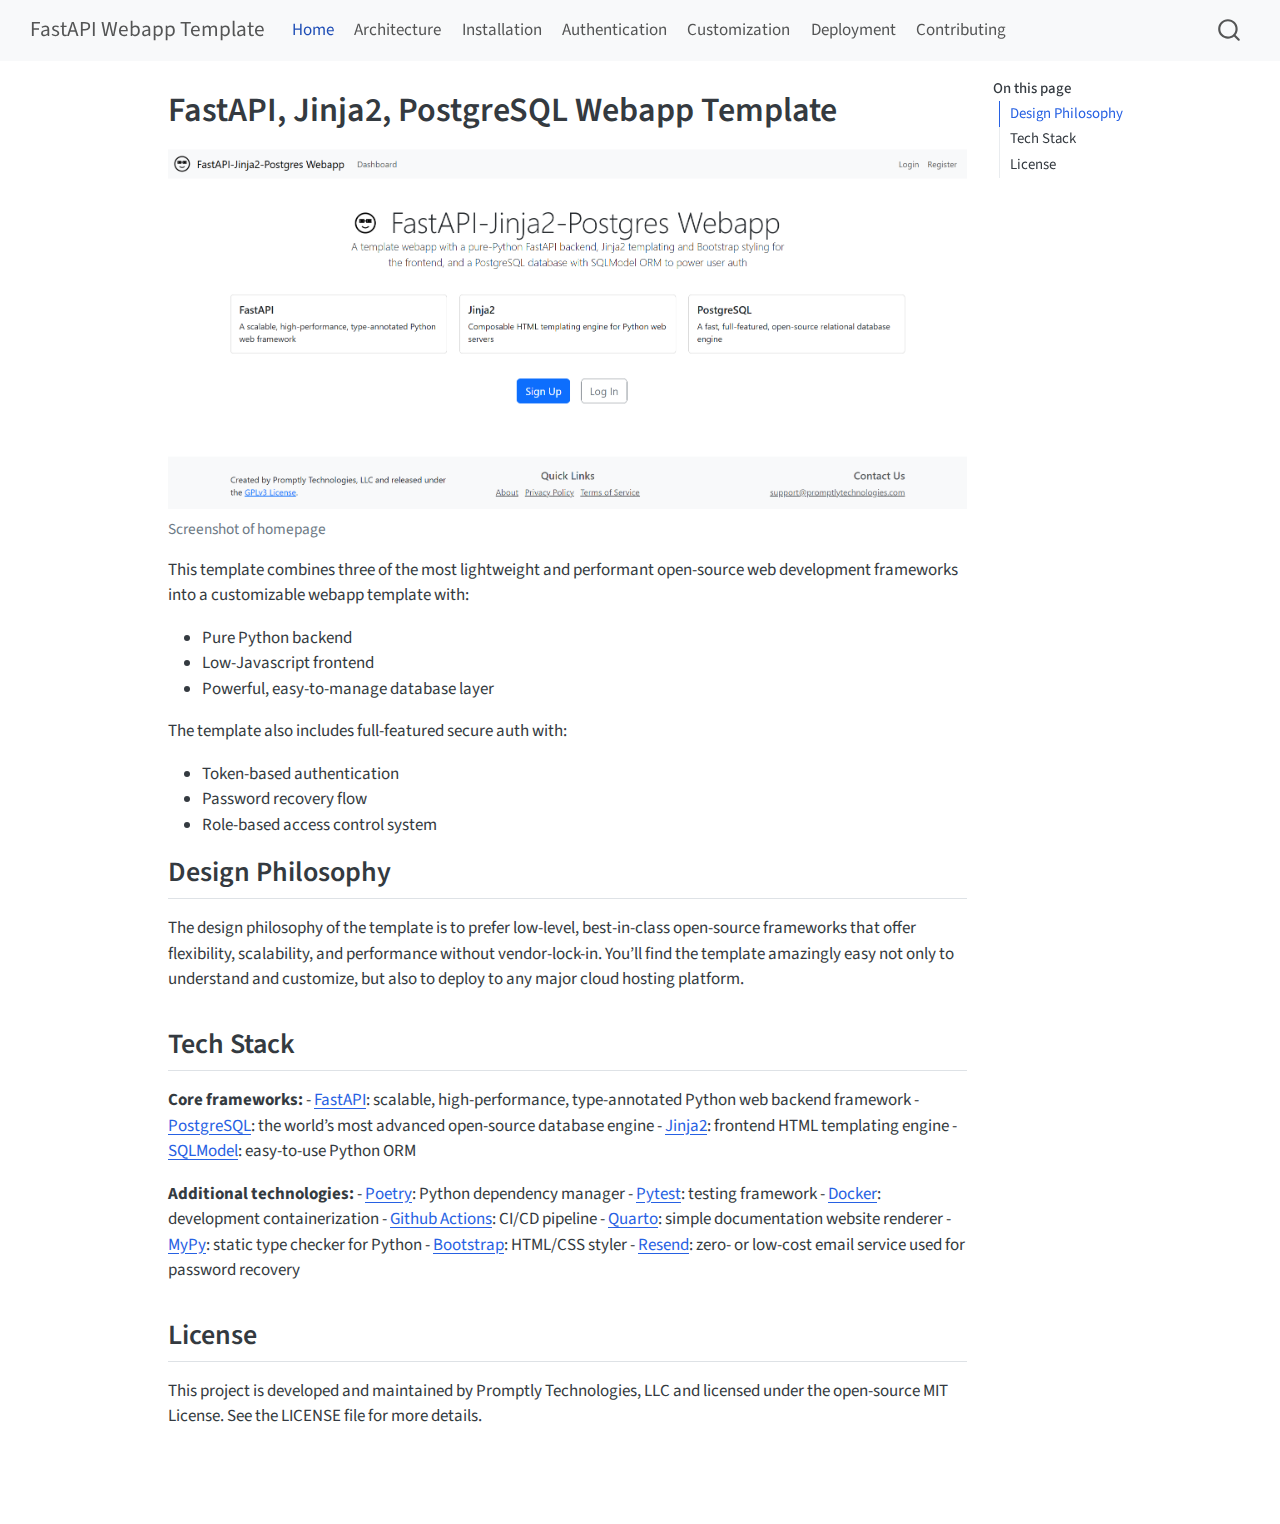
==== docs/index.html @ 4d55072a "Built site for gh-pages" ====
<!DOCTYPE html>
<html xmlns="http://www.w3.org/1999/xhtml" lang="en" xml:lang="en"><head>

<meta charset="utf-8">
<meta name="generator" content="quarto-1.5.57">

<meta name="viewport" content="width=device-width, initial-scale=1.0, user-scalable=yes">


<title>FastAPI, Jinja2, PostgreSQL Webapp Template – FastAPI Webapp Template</title>
<style>
code{white-space: pre-wrap;}
span.smallcaps{font-variant: small-caps;}
div.columns{display: flex; gap: min(4vw, 1.5em);}
div.column{flex: auto; overflow-x: auto;}
div.hanging-indent{margin-left: 1.5em; text-indent: -1.5em;}
ul.task-list{list-style: none;}
ul.task-list li input[type="checkbox"] {
  width: 0.8em;
  margin: 0 0.8em 0.2em -1em; /* quarto-specific, see https://github.com/quarto-dev/quarto-cli/issues/4556 */ 
  vertical-align: middle;
}
</style>


<script src="../site_libs/quarto-nav/quarto-nav.js"></script>
<script src="../site_libs/quarto-nav/headroom.min.js"></script>
<script src="../site_libs/clipboard/clipboard.min.js"></script>
<script src="../site_libs/quarto-search/autocomplete.umd.js"></script>
<script src="../site_libs/quarto-search/fuse.min.js"></script>
<script src="../site_libs/quarto-search/quarto-search.js"></script>
<meta name="quarto:offset" content="../">
<script src="../site_libs/quarto-html/quarto.js"></script>
<script src="../site_libs/quarto-html/popper.min.js"></script>
<script src="../site_libs/quarto-html/tippy.umd.min.js"></script>
<script src="../site_libs/quarto-html/anchor.min.js"></script>
<link href="../site_libs/quarto-html/tippy.css" rel="stylesheet">
<link href="../site_libs/quarto-html/quarto-syntax-highlighting.css" rel="stylesheet" id="quarto-text-highlighting-styles">
<script src="../site_libs/bootstrap/bootstrap.min.js"></script>
<link href="../site_libs/bootstrap/bootstrap-icons.css" rel="stylesheet">
<link href="../site_libs/bootstrap/bootstrap.min.css" rel="stylesheet" id="quarto-bootstrap" data-mode="light">
<script id="quarto-search-options" type="application/json">{
  "location": "navbar",
  "copy-button": false,
  "collapse-after": 3,
  "panel-placement": "end",
  "type": "overlay",
  "limit": 50,
  "keyboard-shortcut": [
    "f",
    "/",
    "s"
  ],
  "show-item-context": false,
  "language": {
    "search-no-results-text": "No results",
    "search-matching-documents-text": "matching documents",
    "search-copy-link-title": "Copy link to search",
    "search-hide-matches-text": "Hide additional matches",
    "search-more-match-text": "more match in this document",
    "search-more-matches-text": "more matches in this document",
    "search-clear-button-title": "Clear",
    "search-text-placeholder": "",
    "search-detached-cancel-button-title": "Cancel",
    "search-submit-button-title": "Submit",
    "search-label": "Search"
  }
}</script>


<link rel="stylesheet" href="../docs/static/styles.css">
</head>

<body class="nav-fixed">

<div id="quarto-search-results"></div>
  <header id="quarto-header" class="headroom fixed-top">
    <nav class="navbar navbar-expand-lg " data-bs-theme="dark">
      <div class="navbar-container container-fluid">
      <div class="navbar-brand-container mx-auto">
    <a class="navbar-brand" href="../index.html">
    <span class="navbar-title">FastAPI Webapp Template</span>
    </a>
  </div>
            <div id="quarto-search" class="" title="Search"></div>
          <button class="navbar-toggler" type="button" data-bs-toggle="collapse" data-bs-target="#navbarCollapse" aria-controls="navbarCollapse" role="menu" aria-expanded="false" aria-label="Toggle navigation" onclick="if (window.quartoToggleHeadroom) { window.quartoToggleHeadroom(); }">
  <span class="navbar-toggler-icon"></span>
</button>
          <div class="collapse navbar-collapse" id="navbarCollapse">
            <ul class="navbar-nav navbar-nav-scroll me-auto">
  <li class="nav-item">
    <a class="nav-link active" href="../docs/index.html" aria-current="page"> 
<span class="menu-text">Home</span></a>
  </li>  
  <li class="nav-item">
    <a class="nav-link" href="../docs/architecture.html"> 
<span class="menu-text">Architecture</span></a>
  </li>  
  <li class="nav-item">
    <a class="nav-link" href="../docs/installation.html"> 
<span class="menu-text">Installation</span></a>
  </li>  
  <li class="nav-item">
    <a class="nav-link" href="../docs/authentication.html"> 
<span class="menu-text">Authentication</span></a>
  </li>  
  <li class="nav-item">
    <a class="nav-link" href="../docs/customization.html"> 
<span class="menu-text">Customization</span></a>
  </li>  
  <li class="nav-item">
    <a class="nav-link" href="../docs/deployment.html"> 
<span class="menu-text">Deployment</span></a>
  </li>  
  <li class="nav-item">
    <a class="nav-link" href="../docs/contributing.html"> 
<span class="menu-text">Contributing</span></a>
  </li>  
</ul>
          </div> <!-- /navcollapse -->
            <div class="quarto-navbar-tools">
</div>
      </div> <!-- /container-fluid -->
    </nav>
</header>
<!-- content -->
<div id="quarto-content" class="quarto-container page-columns page-rows-contents page-layout-article page-navbar">
<!-- sidebar -->
<!-- margin-sidebar -->
    <div id="quarto-margin-sidebar" class="sidebar margin-sidebar">
        <nav id="TOC" role="doc-toc" class="toc-active">
    <h2 id="toc-title">On this page</h2>
   
  <ul>
  <li><a href="#design-philosophy" id="toc-design-philosophy" class="nav-link active" data-scroll-target="#design-philosophy">Design Philosophy</a></li>
  <li><a href="#tech-stack" id="toc-tech-stack" class="nav-link" data-scroll-target="#tech-stack">Tech Stack</a></li>
  <li><a href="#license" id="toc-license" class="nav-link" data-scroll-target="#license">License</a></li>
  </ul>
</nav>
    </div>
<!-- main -->
<main class="content" id="quarto-document-content">

<header id="title-block-header" class="quarto-title-block default">
<div class="quarto-title">
<h1 class="title">FastAPI, Jinja2, PostgreSQL Webapp Template</h1>
</div>



<div class="quarto-title-meta">

    
  
    
  </div>
  


</header>


<div class="quarto-figure quarto-figure-center">
<figure class="figure">
<p><img src="static/Screenshot.png" class="img-fluid figure-img"></p>
<figcaption>Screenshot of homepage</figcaption>
</figure>
</div>
<p>This template combines three of the most lightweight and performant open-source web development frameworks into a customizable webapp template with:</p>
<ul>
<li>Pure Python backend</li>
<li>Low-Javascript frontend</li>
<li>Powerful, easy-to-manage database layer</li>
</ul>
<p>The template also includes full-featured secure auth with:</p>
<ul>
<li>Token-based authentication</li>
<li>Password recovery flow</li>
<li>Role-based access control system</li>
</ul>
<section id="design-philosophy" class="level2">
<h2 class="anchored" data-anchor-id="design-philosophy">Design Philosophy</h2>
<p>The design philosophy of the template is to prefer low-level, best-in-class open-source frameworks that offer flexibility, scalability, and performance without vendor-lock-in. You’ll find the template amazingly easy not only to understand and customize, but also to deploy to any major cloud hosting platform.</p>
</section>
<section id="tech-stack" class="level2">
<h2 class="anchored" data-anchor-id="tech-stack">Tech Stack</h2>
<p><strong>Core frameworks:</strong> - <a href="https://fastapi.tiangolo.com/">FastAPI</a>: scalable, high-performance, type-annotated Python web backend framework - <a href="https://www.postgresql.org/">PostgreSQL</a>: the world’s most advanced open-source database engine - <a href="https://jinja.palletsprojects.com/en/3.1.x/">Jinja2</a>: frontend HTML templating engine - <a href="https://sqlmodel.tiangolo.com/">SQLModel</a>: easy-to-use Python ORM</p>
<p><strong>Additional technologies:</strong> - <a href="https://python-poetry.org/">Poetry</a>: Python dependency manager - <a href="https://docs.pytest.org/en/7.4.x/">Pytest</a>: testing framework - <a href="https://www.docker.com/">Docker</a>: development containerization - <a href="https://docs.github.com/en/actions">Github Actions</a>: CI/CD pipeline - <a href="https://quarto.org/docs/">Quarto</a>: simple documentation website renderer - <a href="https://mypy.readthedocs.io/en/stable/">MyPy</a>: static type checker for Python - <a href="https://getbootstrap.com/">Bootstrap</a>: HTML/CSS styler - <a href="https://resend.com/">Resend</a>: zero- or low-cost email service used for password recovery</p>
</section>
<section id="license" class="level2">
<h2 class="anchored" data-anchor-id="license">License</h2>
<p>This project is developed and maintained by Promptly Technologies, LLC and licensed under the open-source MIT License. See the LICENSE file for more details.</p>


</section>

</main> <!-- /main -->
<script id="quarto-html-after-body" type="application/javascript">
window.document.addEventListener("DOMContentLoaded", function (event) {
  const toggleBodyColorMode = (bsSheetEl) => {
    const mode = bsSheetEl.getAttribute("data-mode");
    const bodyEl = window.document.querySelector("body");
    if (mode === "dark") {
      bodyEl.classList.add("quarto-dark");
      bodyEl.classList.remove("quarto-light");
    } else {
      bodyEl.classList.add("quarto-light");
      bodyEl.classList.remove("quarto-dark");
    }
  }
  const toggleBodyColorPrimary = () => {
    const bsSheetEl = window.document.querySelector("link#quarto-bootstrap");
    if (bsSheetEl) {
      toggleBodyColorMode(bsSheetEl);
    }
  }
  toggleBodyColorPrimary();  
  const icon = "";
  const anchorJS = new window.AnchorJS();
  anchorJS.options = {
    placement: 'right',
    icon: icon
  };
  anchorJS.add('.anchored');
  const isCodeAnnotation = (el) => {
    for (const clz of el.classList) {
      if (clz.startsWith('code-annotation-')) {                     
        return true;
      }
    }
    return false;
  }
  const onCopySuccess = function(e) {
    // button target
    const button = e.trigger;
    // don't keep focus
    button.blur();
    // flash "checked"
    button.classList.add('code-copy-button-checked');
    var currentTitle = button.getAttribute("title");
    button.setAttribute("title", "Copied!");
    let tooltip;
    if (window.bootstrap) {
      button.setAttribute("data-bs-toggle", "tooltip");
      button.setAttribute("data-bs-placement", "left");
      button.setAttribute("data-bs-title", "Copied!");
      tooltip = new bootstrap.Tooltip(button, 
        { trigger: "manual", 
          customClass: "code-copy-button-tooltip",
          offset: [0, -8]});
      tooltip.show();    
    }
    setTimeout(function() {
      if (tooltip) {
        tooltip.hide();
        button.removeAttribute("data-bs-title");
        button.removeAttribute("data-bs-toggle");
        button.removeAttribute("data-bs-placement");
      }
      button.setAttribute("title", currentTitle);
      button.classList.remove('code-copy-button-checked');
    }, 1000);
    // clear code selection
    e.clearSelection();
  }
  const getTextToCopy = function(trigger) {
      const codeEl = trigger.previousElementSibling.cloneNode(true);
      for (const childEl of codeEl.children) {
        if (isCodeAnnotation(childEl)) {
          childEl.remove();
        }
      }
      return codeEl.innerText;
  }
  const clipboard = new window.ClipboardJS('.code-copy-button:not([data-in-quarto-modal])', {
    text: getTextToCopy
  });
  clipboard.on('success', onCopySuccess);
  if (window.document.getElementById('quarto-embedded-source-code-modal')) {
    // For code content inside modals, clipBoardJS needs to be initialized with a container option
    // TODO: Check when it could be a function (https://github.com/zenorocha/clipboard.js/issues/860)
    const clipboardModal = new window.ClipboardJS('.code-copy-button[data-in-quarto-modal]', {
      text: getTextToCopy,
      container: window.document.getElementById('quarto-embedded-source-code-modal')
    });
    clipboardModal.on('success', onCopySuccess);
  }
    var localhostRegex = new RegExp(/^(?:http|https):\/\/localhost\:?[0-9]*\//);
    var mailtoRegex = new RegExp(/^mailto:/);
      var filterRegex = new RegExp('/' + window.location.host + '/');
    var isInternal = (href) => {
        return filterRegex.test(href) || localhostRegex.test(href) || mailtoRegex.test(href);
    }
    // Inspect non-navigation links and adorn them if external
 	var links = window.document.querySelectorAll('a[href]:not(.nav-link):not(.navbar-brand):not(.toc-action):not(.sidebar-link):not(.sidebar-item-toggle):not(.pagination-link):not(.no-external):not([aria-hidden]):not(.dropdown-item):not(.quarto-navigation-tool):not(.about-link)');
    for (var i=0; i<links.length; i++) {
      const link = links[i];
      if (!isInternal(link.href)) {
        // undo the damage that might have been done by quarto-nav.js in the case of
        // links that we want to consider external
        if (link.dataset.originalHref !== undefined) {
          link.href = link.dataset.originalHref;
        }
      }
    }
  function tippyHover(el, contentFn, onTriggerFn, onUntriggerFn) {
    const config = {
      allowHTML: true,
      maxWidth: 500,
      delay: 100,
      arrow: false,
      appendTo: function(el) {
          return el.parentElement;
      },
      interactive: true,
      interactiveBorder: 10,
      theme: 'quarto',
      placement: 'bottom-start',
    };
    if (contentFn) {
      config.content = contentFn;
    }
    if (onTriggerFn) {
      config.onTrigger = onTriggerFn;
    }
    if (onUntriggerFn) {
      config.onUntrigger = onUntriggerFn;
    }
    window.tippy(el, config); 
  }
  const noterefs = window.document.querySelectorAll('a[role="doc-noteref"]');
  for (var i=0; i<noterefs.length; i++) {
    const ref = noterefs[i];
    tippyHover(ref, function() {
      // use id or data attribute instead here
      let href = ref.getAttribute('data-footnote-href') || ref.getAttribute('href');
      try { href = new URL(href).hash; } catch {}
      const id = href.replace(/^#\/?/, "");
      const note = window.document.getElementById(id);
      if (note) {
        return note.innerHTML;
      } else {
        return "";
      }
    });
  }
  const xrefs = window.document.querySelectorAll('a.quarto-xref');
  const processXRef = (id, note) => {
    // Strip column container classes
    const stripColumnClz = (el) => {
      el.classList.remove("page-full", "page-columns");
      if (el.children) {
        for (const child of el.children) {
          stripColumnClz(child);
        }
      }
    }
    stripColumnClz(note)
    if (id === null || id.startsWith('sec-')) {
      // Special case sections, only their first couple elements
      const container = document.createElement("div");
      if (note.children && note.children.length > 2) {
        container.appendChild(note.children[0].cloneNode(true));
        for (let i = 1; i < note.children.length; i++) {
          const child = note.children[i];
          if (child.tagName === "P" && child.innerText === "") {
            continue;
          } else {
            container.appendChild(child.cloneNode(true));
            break;
          }
        }
        if (window.Quarto?.typesetMath) {
          window.Quarto.typesetMath(container);
        }
        return container.innerHTML
      } else {
        if (window.Quarto?.typesetMath) {
          window.Quarto.typesetMath(note);
        }
        return note.innerHTML;
      }
    } else {
      // Remove any anchor links if they are present
      const anchorLink = note.querySelector('a.anchorjs-link');
      if (anchorLink) {
        anchorLink.remove();
      }
      if (window.Quarto?.typesetMath) {
        window.Quarto.typesetMath(note);
      }
      // TODO in 1.5, we should make sure this works without a callout special case
      if (note.classList.contains("callout")) {
        return note.outerHTML;
      } else {
        return note.innerHTML;
      }
    }
  }
  for (var i=0; i<xrefs.length; i++) {
    const xref = xrefs[i];
    tippyHover(xref, undefined, function(instance) {
      instance.disable();
      let url = xref.getAttribute('href');
      let hash = undefined; 
      if (url.startsWith('#')) {
        hash = url;
      } else {
        try { hash = new URL(url).hash; } catch {}
      }
      if (hash) {
        const id = hash.replace(/^#\/?/, "");
        const note = window.document.getElementById(id);
        if (note !== null) {
          try {
            const html = processXRef(id, note.cloneNode(true));
            instance.setContent(html);
          } finally {
            instance.enable();
            instance.show();
          }
        } else {
          // See if we can fetch this
          fetch(url.split('#')[0])
          .then(res => res.text())
          .then(html => {
            const parser = new DOMParser();
            const htmlDoc = parser.parseFromString(html, "text/html");
            const note = htmlDoc.getElementById(id);
            if (note !== null) {
              const html = processXRef(id, note);
              instance.setContent(html);
            } 
          }).finally(() => {
            instance.enable();
            instance.show();
          });
        }
      } else {
        // See if we can fetch a full url (with no hash to target)
        // This is a special case and we should probably do some content thinning / targeting
        fetch(url)
        .then(res => res.text())
        .then(html => {
          const parser = new DOMParser();
          const htmlDoc = parser.parseFromString(html, "text/html");
          const note = htmlDoc.querySelector('main.content');
          if (note !== null) {
            // This should only happen for chapter cross references
            // (since there is no id in the URL)
            // remove the first header
            if (note.children.length > 0 && note.children[0].tagName === "HEADER") {
              note.children[0].remove();
            }
            const html = processXRef(null, note);
            instance.setContent(html);
          } 
        }).finally(() => {
          instance.enable();
          instance.show();
        });
      }
    }, function(instance) {
    });
  }
      let selectedAnnoteEl;
      const selectorForAnnotation = ( cell, annotation) => {
        let cellAttr = 'data-code-cell="' + cell + '"';
        let lineAttr = 'data-code-annotation="' +  annotation + '"';
        const selector = 'span[' + cellAttr + '][' + lineAttr + ']';
        return selector;
      }
      const selectCodeLines = (annoteEl) => {
        const doc = window.document;
        const targetCell = annoteEl.getAttribute("data-target-cell");
        const targetAnnotation = annoteEl.getAttribute("data-target-annotation");
        const annoteSpan = window.document.querySelector(selectorForAnnotation(targetCell, targetAnnotation));
        const lines = annoteSpan.getAttribute("data-code-lines").split(",");
        const lineIds = lines.map((line) => {
          return targetCell + "-" + line;
        })
        let top = null;
        let height = null;
        let parent = null;
        if (lineIds.length > 0) {
            //compute the position of the single el (top and bottom and make a div)
            const el = window.document.getElementById(lineIds[0]);
            top = el.offsetTop;
            height = el.offsetHeight;
            parent = el.parentElement.parentElement;
          if (lineIds.length > 1) {
            const lastEl = window.document.getElementById(lineIds[lineIds.length - 1]);
            const bottom = lastEl.offsetTop + lastEl.offsetHeight;
            height = bottom - top;
          }
          if (top !== null && height !== null && parent !== null) {
            // cook up a div (if necessary) and position it 
            let div = window.document.getElementById("code-annotation-line-highlight");
            if (div === null) {
              div = window.document.createElement("div");
              div.setAttribute("id", "code-annotation-line-highlight");
              div.style.position = 'absolute';
              parent.appendChild(div);
            }
            div.style.top = top - 2 + "px";
            div.style.height = height + 4 + "px";
            div.style.left = 0;
            let gutterDiv = window.document.getElementById("code-annotation-line-highlight-gutter");
            if (gutterDiv === null) {
              gutterDiv = window.document.createElement("div");
              gutterDiv.setAttribute("id", "code-annotation-line-highlight-gutter");
              gutterDiv.style.position = 'absolute';
              const codeCell = window.document.getElementById(targetCell);
              const gutter = codeCell.querySelector('.code-annotation-gutter');
              gutter.appendChild(gutterDiv);
            }
            gutterDiv.style.top = top - 2 + "px";
            gutterDiv.style.height = height + 4 + "px";
          }
          selectedAnnoteEl = annoteEl;
        }
      };
      const unselectCodeLines = () => {
        const elementsIds = ["code-annotation-line-highlight", "code-annotation-line-highlight-gutter"];
        elementsIds.forEach((elId) => {
          const div = window.document.getElementById(elId);
          if (div) {
            div.remove();
          }
        });
        selectedAnnoteEl = undefined;
      };
        // Handle positioning of the toggle
    window.addEventListener(
      "resize",
      throttle(() => {
        elRect = undefined;
        if (selectedAnnoteEl) {
          selectCodeLines(selectedAnnoteEl);
        }
      }, 10)
    );
    function throttle(fn, ms) {
    let throttle = false;
    let timer;
      return (...args) => {
        if(!throttle) { // first call gets through
            fn.apply(this, args);
            throttle = true;
        } else { // all the others get throttled
            if(timer) clearTimeout(timer); // cancel #2
            timer = setTimeout(() => {
              fn.apply(this, args);
              timer = throttle = false;
            }, ms);
        }
      };
    }
      // Attach click handler to the DT
      const annoteDls = window.document.querySelectorAll('dt[data-target-cell]');
      for (const annoteDlNode of annoteDls) {
        annoteDlNode.addEventListener('click', (event) => {
          const clickedEl = event.target;
          if (clickedEl !== selectedAnnoteEl) {
            unselectCodeLines();
            const activeEl = window.document.querySelector('dt[data-target-cell].code-annotation-active');
            if (activeEl) {
              activeEl.classList.remove('code-annotation-active');
            }
            selectCodeLines(clickedEl);
            clickedEl.classList.add('code-annotation-active');
          } else {
            // Unselect the line
            unselectCodeLines();
            clickedEl.classList.remove('code-annotation-active');
          }
        });
      }
  const findCites = (el) => {
    const parentEl = el.parentElement;
    if (parentEl) {
      const cites = parentEl.dataset.cites;
      if (cites) {
        return {
          el,
          cites: cites.split(' ')
        };
      } else {
        return findCites(el.parentElement)
      }
    } else {
      return undefined;
    }
  };
  var bibliorefs = window.document.querySelectorAll('a[role="doc-biblioref"]');
  for (var i=0; i<bibliorefs.length; i++) {
    const ref = bibliorefs[i];
    const citeInfo = findCites(ref);
    if (citeInfo) {
      tippyHover(citeInfo.el, function() {
        var popup = window.document.createElement('div');
        citeInfo.cites.forEach(function(cite) {
          var citeDiv = window.document.createElement('div');
          citeDiv.classList.add('hanging-indent');
          citeDiv.classList.add('csl-entry');
          var biblioDiv = window.document.getElementById('ref-' + cite);
          if (biblioDiv) {
            citeDiv.innerHTML = biblioDiv.innerHTML;
          }
          popup.appendChild(citeDiv);
        });
        return popup.innerHTML;
      });
    }
  }
});
</script>
</div> <!-- /content -->




</body></html>
---- site_libs/quarto-html/tippy.css ----
.tippy-box[data-animation=fade][data-state=hidden]{opacity:0}[data-tippy-root]{max-width:calc(100vw - 10px)}.tippy-box{position:relative;background-color:#333;color:#fff;border-radius:4px;font-size:14px;line-height:1.4;white-space:normal;outline:0;transition-property:transform,visibility,opacity}.tippy-box[data-placement^=top]>.tippy-arrow{bottom:0}.tippy-box[data-placement^=top]>.tippy-arrow:before{bottom:-7px;left:0;border-width:8px 8px 0;border-top-color:initial;transform-origin:center top}.tippy-box[data-placement^=bottom]>.tippy-arrow{top:0}.tippy-box[data-placement^=bottom]>.tippy-arrow:before{top:-7px;left:0;border-width:0 8px 8px;border-bottom-color:initial;transform-origin:center bottom}.tippy-box[data-placement^=left]>.tippy-arrow{right:0}.tippy-box[data-placement^=left]>.tippy-arrow:before{border-width:8px 0 8px 8px;border-left-color:initial;right:-7px;transform-origin:center left}.tippy-box[data-placement^=right]>.tippy-arrow{left:0}.tippy-box[data-placement^=right]>.tippy-arrow:before{left:-7px;border-width:8px 8px 8px 0;border-right-color:initial;transform-origin:center right}.tippy-box[data-inertia][data-state=visible]{transition-timing-function:cubic-bezier(.54,1.5,.38,1.11)}.tippy-arrow{width:16px;height:16px;color:#333}.tippy-arrow:before{content:"";position:absolute;border-color:transparent;border-style:solid}.tippy-content{position:relative;padding:5px 9px;z-index:1}
---- site_libs/quarto-html/quarto-syntax-highlighting.css ----
/* quarto syntax highlight colors */
:root {
  --quarto-hl-ot-color: #003B4F;
  --quarto-hl-at-color: #657422;
  --quarto-hl-ss-color: #20794D;
  --quarto-hl-an-color: #5E5E5E;
  --quarto-hl-fu-color: #4758AB;
  --quarto-hl-st-color: #20794D;
  --quarto-hl-cf-color: #003B4F;
  --quarto-hl-op-color: #5E5E5E;
  --quarto-hl-er-color: #AD0000;
  --quarto-hl-bn-color: #AD0000;
  --quarto-hl-al-color: #AD0000;
  --quarto-hl-va-color: #111111;
  --quarto-hl-bu-color: inherit;
  --quarto-hl-ex-color: inherit;
  --quarto-hl-pp-color: #AD0000;
  --quarto-hl-in-color: #5E5E5E;
  --quarto-hl-vs-color: #20794D;
  --quarto-hl-wa-color: #5E5E5E;
  --quarto-hl-do-color: #5E5E5E;
  --quarto-hl-im-color: #00769E;
  --quarto-hl-ch-color: #20794D;
  --quarto-hl-dt-color: #AD0000;
  --quarto-hl-fl-color: #AD0000;
  --quarto-hl-co-color: #5E5E5E;
  --quarto-hl-cv-color: #5E5E5E;
  --quarto-hl-cn-color: #8f5902;
  --quarto-hl-sc-color: #5E5E5E;
  --quarto-hl-dv-color: #AD0000;
  --quarto-hl-kw-color: #003B4F;
}

/* other quarto variables */
:root {
  --quarto-font-monospace: SFMono-Regular, Menlo, Monaco, Consolas, "Liberation Mono", "Courier New", monospace;
}

pre > code.sourceCode > span {
  color: #003B4F;
}

code span {
  color: #003B4F;
}

code.sourceCode > span {
  color: #003B4F;
}

div.sourceCode,
div.sourceCode pre.sourceCode {
  color: #003B4F;
}

code span.ot {
  color: #003B4F;
  font-style: inherit;
}

code span.at {
  color: #657422;
  font-style: inherit;
}

code span.ss {
  color: #20794D;
  font-style: inherit;
}

code span.an {
  color: #5E5E5E;
  font-style: inherit;
}

code span.fu {
  color: #4758AB;
  font-style: inherit;
}

code span.st {
  color: #20794D;
  font-style: inherit;
}

code span.cf {
  color: #003B4F;
  font-weight: bold;
  font-style: inherit;
}

code span.op {
  color: #5E5E5E;
  font-style: inherit;
}

code span.er {
  color: #AD0000;
  font-style: inherit;
}

code span.bn {
  color: #AD0000;
  font-style: inherit;
}

code span.al {
  color: #AD0000;
  font-style: inherit;
}

code span.va {
  color: #111111;
  font-style: inherit;
}

code span.bu {
  font-style: inherit;
}

code span.ex {
  font-style: inherit;
}

code span.pp {
  color: #AD0000;
  font-style: inherit;
}

code span.in {
  color: #5E5E5E;
  font-style: inherit;
}

code span.vs {
  color: #20794D;
  font-style: inherit;
}

code span.wa {
  color: #5E5E5E;
  font-style: italic;
}

code span.do {
  color: #5E5E5E;
  font-style: italic;
}

code span.im {
  color: #00769E;
  font-style: inherit;
}

code span.ch {
  color: #20794D;
  font-style: inherit;
}

code span.dt {
  color: #AD0000;
  font-style: inherit;
}

code span.fl {
  color: #AD0000;
  font-style: inherit;
}

code span.co {
  color: #5E5E5E;
  font-style: inherit;
}

code span.cv {
  color: #5E5E5E;
  font-style: italic;
}

code span.cn {
  color: #8f5902;
  font-style: inherit;
}

code span.sc {
  color: #5E5E5E;
  font-style: inherit;
}

code span.dv {
  color: #AD0000;
  font-style: inherit;
}

code span.kw {
  color: #003B4F;
  font-weight: bold;
  font-style: inherit;
}

.prevent-inlining {
  content: "</";
}

/*# sourceMappingURL=debc5d5d77c3f9108843748ff7464032.css.map */
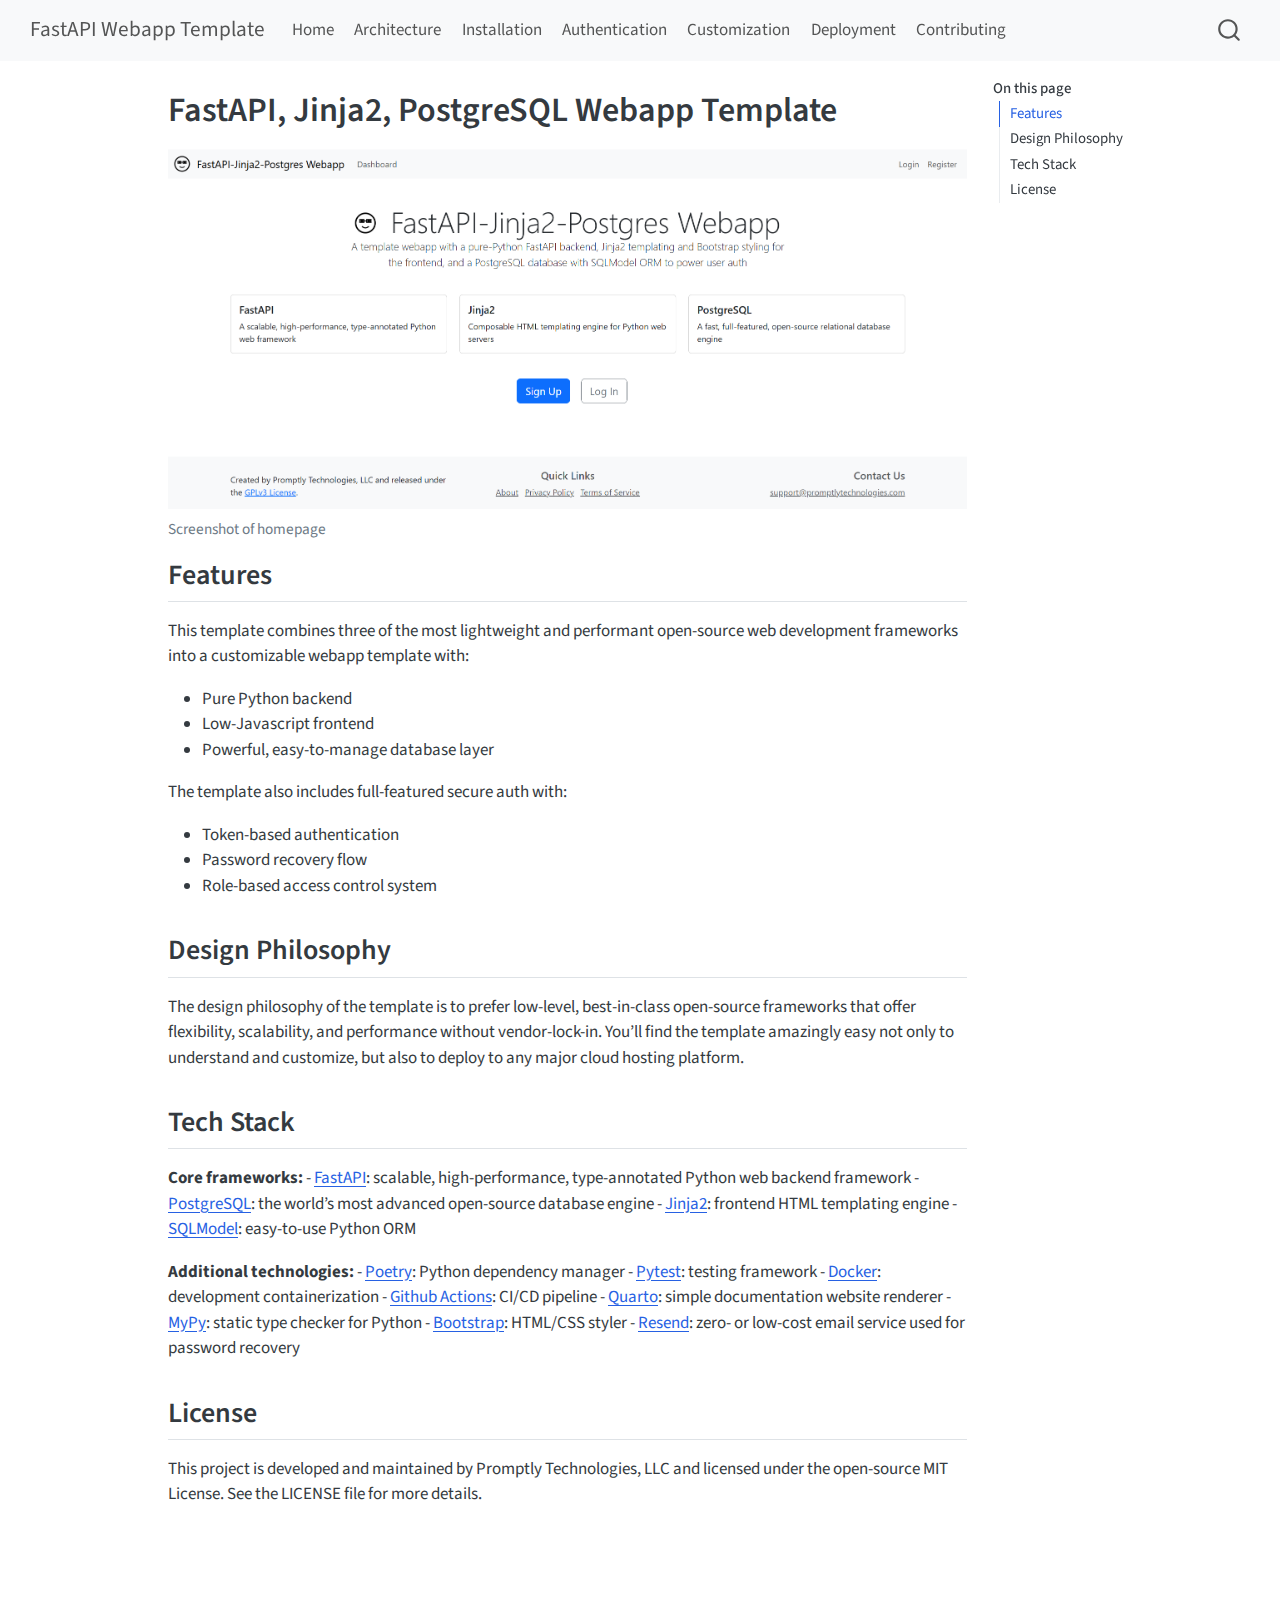
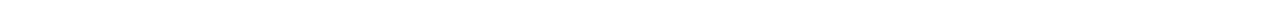
==== commit 43956fa5: "Built site for gh-pages" ====
--- a/docs/index.html
+++ b/docs/index.html
@@ -89,7 +89,7 @@
           <div class="collapse navbar-collapse" id="navbarCollapse">
             <ul class="navbar-nav navbar-nav-scroll me-auto">
   <li class="nav-item">
-    <a class="nav-link active" href="../docs/index.html" aria-current="page"> 
+    <a class="nav-link" href="../index.qmd" target="docs/index.qmd"> 
 <span class="menu-text">Home</span></a>
   </li>  
   <li class="nav-item">
@@ -132,7 +132,8 @@
     <h2 id="toc-title">On this page</h2>
    
   <ul>
-  <li><a href="#design-philosophy" id="toc-design-philosophy" class="nav-link active" data-scroll-target="#design-philosophy">Design Philosophy</a></li>
+  <li><a href="#features" id="toc-features" class="nav-link active" data-scroll-target="#features">Features</a></li>
+  <li><a href="#design-philosophy" id="toc-design-philosophy" class="nav-link" data-scroll-target="#design-philosophy">Design Philosophy</a></li>
   <li><a href="#tech-stack" id="toc-tech-stack" class="nav-link" data-scroll-target="#tech-stack">Tech Stack</a></li>
   <li><a href="#license" id="toc-license" class="nav-link" data-scroll-target="#license">License</a></li>
   </ul>
@@ -166,6 +167,8 @@
 <figcaption>Screenshot of homepage</figcaption>
 </figure>
 </div>
+<section id="features" class="level2">
+<h2 class="anchored" data-anchor-id="features">Features</h2>
 <p>This template combines three of the most lightweight and performant open-source web development frameworks into a customizable webapp template with:</p>
 <ul>
 <li>Pure Python backend</li>
@@ -178,6 +181,7 @@
 <li>Password recovery flow</li>
 <li>Role-based access control system</li>
 </ul>
+</section>
 <section id="design-philosophy" class="level2">
 <h2 class="anchored" data-anchor-id="design-philosophy">Design Philosophy</h2>
 <p>The design philosophy of the template is to prefer low-level, best-in-class open-source frameworks that offer flexibility, scalability, and performance without vendor-lock-in. You’ll find the template amazingly easy not only to understand and customize, but also to deploy to any major cloud hosting platform.</p>
@@ -287,7 +291,7 @@
   }
     var localhostRegex = new RegExp(/^(?:http|https):\/\/localhost\:?[0-9]*\//);
     var mailtoRegex = new RegExp(/^mailto:/);
-      var filterRegex = new RegExp('/' + window.location.host + '/');
+      var filterRegex = new RegExp("https:\/\/Promptly-Technologies-LLC\.github\.io\/fastapi-jinja2-postgres-webapp\/");
     var isInternal = (href) => {
         return filterRegex.test(href) || localhostRegex.test(href) || mailtoRegex.test(href);
     }
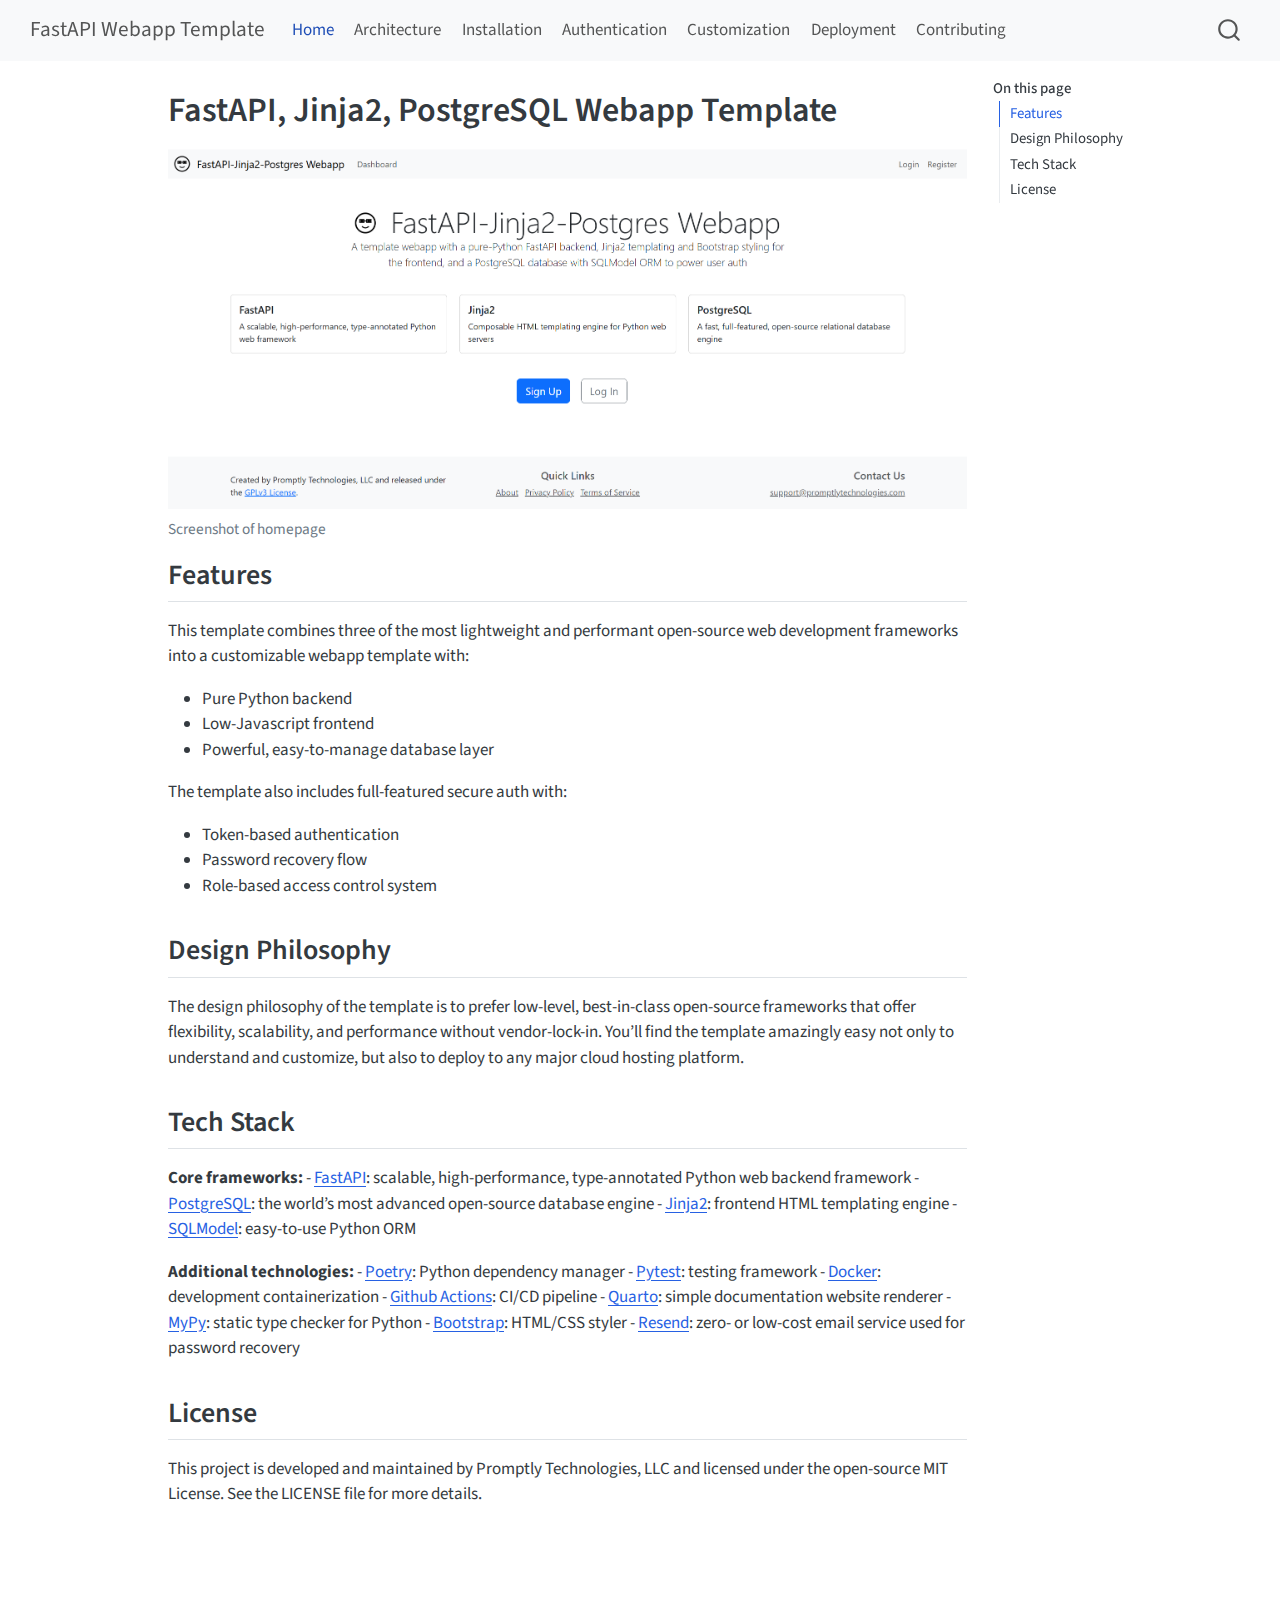
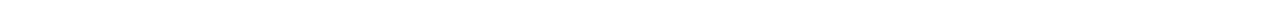
==== commit 96e73d08: "Built site for gh-pages" ====
--- a/docs/index.html
+++ b/docs/index.html
@@ -89,7 +89,7 @@
           <div class="collapse navbar-collapse" id="navbarCollapse">
             <ul class="navbar-nav navbar-nav-scroll me-auto">
   <li class="nav-item">
-    <a class="nav-link" href="../index.qmd" target="docs/index.qmd"> 
+    <a class="nav-link active" href="../docs/index.html" aria-current="page"> 
 <span class="menu-text">Home</span></a>
   </li>  
   <li class="nav-item">
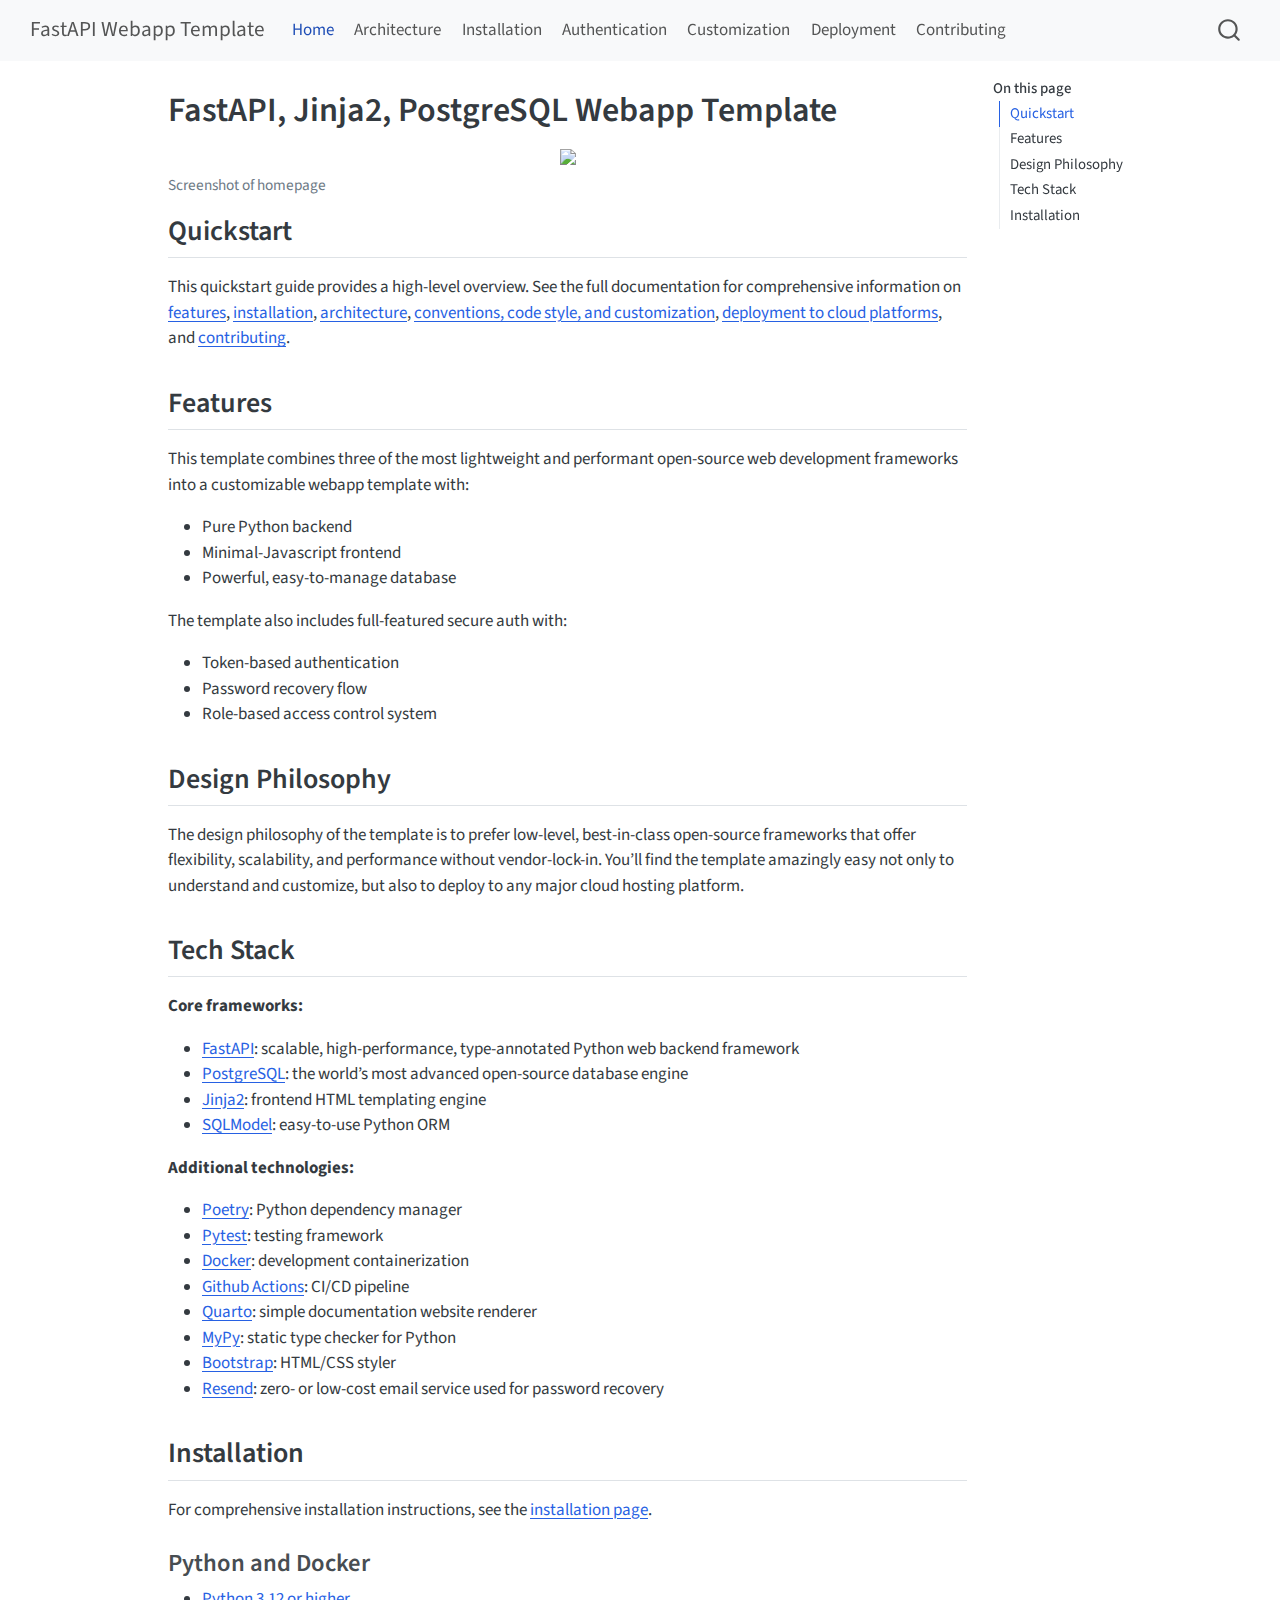
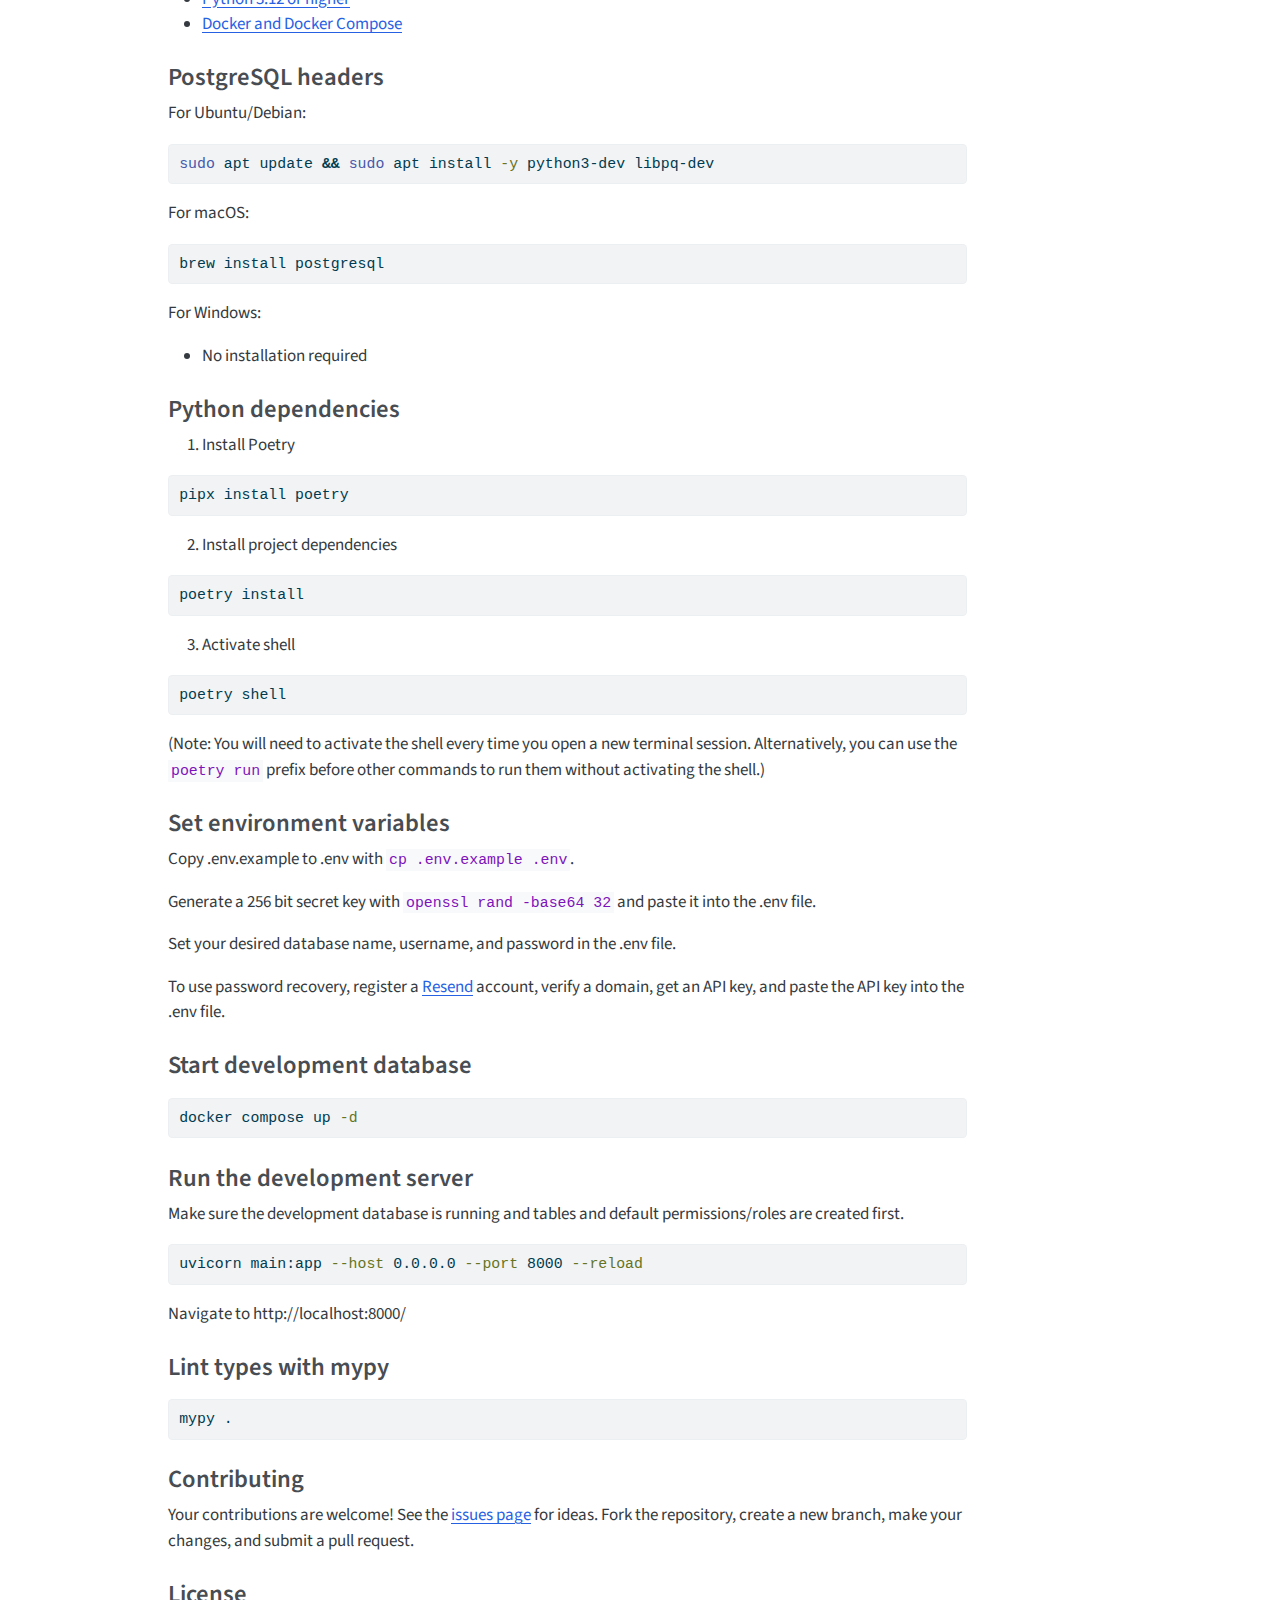
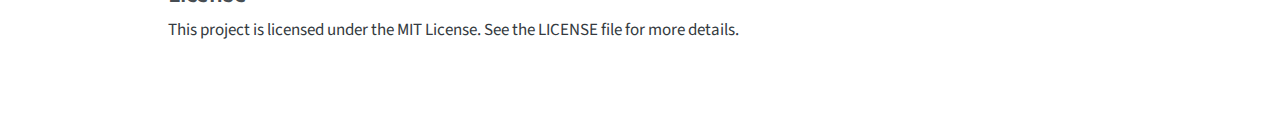
==== commit 124befd2: "Built site for gh-pages" ====
--- a/docs/index.html
+++ b/docs/index.html
@@ -1,627 +1,14 @@
-<!DOCTYPE html>
-<html xmlns="http://www.w3.org/1999/xhtml" lang="en" xml:lang="en"><head>
-
-<meta charset="utf-8">
-<meta name="generator" content="quarto-1.5.57">
-
-<meta name="viewport" content="width=device-width, initial-scale=1.0, user-scalable=yes">
-
-
-<title>FastAPI, Jinja2, PostgreSQL Webapp Template – FastAPI Webapp Template</title>
-<style>
-code{white-space: pre-wrap;}
-span.smallcaps{font-variant: small-caps;}
-div.columns{display: flex; gap: min(4vw, 1.5em);}
-div.column{flex: auto; overflow-x: auto;}
-div.hanging-indent{margin-left: 1.5em; text-indent: -1.5em;}
-ul.task-list{list-style: none;}
-ul.task-list li input[type="checkbox"] {
-  width: 0.8em;
-  margin: 0 0.8em 0.2em -1em; /* quarto-specific, see https://github.com/quarto-dev/quarto-cli/issues/4556 */ 
-  vertical-align: middle;
-}
-</style>
-
-
-<script src="../site_libs/quarto-nav/quarto-nav.js"></script>
-<script src="../site_libs/quarto-nav/headroom.min.js"></script>
-<script src="../site_libs/clipboard/clipboard.min.js"></script>
-<script src="../site_libs/quarto-search/autocomplete.umd.js"></script>
-<script src="../site_libs/quarto-search/fuse.min.js"></script>
-<script src="../site_libs/quarto-search/quarto-search.js"></script>
-<meta name="quarto:offset" content="../">
-<script src="../site_libs/quarto-html/quarto.js"></script>
-<script src="../site_libs/quarto-html/popper.min.js"></script>
-<script src="../site_libs/quarto-html/tippy.umd.min.js"></script>
-<script src="../site_libs/quarto-html/anchor.min.js"></script>
-<link href="../site_libs/quarto-html/tippy.css" rel="stylesheet">
-<link href="../site_libs/quarto-html/quarto-syntax-highlighting.css" rel="stylesheet" id="quarto-text-highlighting-styles">
-<script src="../site_libs/bootstrap/bootstrap.min.js"></script>
-<link href="../site_libs/bootstrap/bootstrap-icons.css" rel="stylesheet">
-<link href="../site_libs/bootstrap/bootstrap.min.css" rel="stylesheet" id="quarto-bootstrap" data-mode="light">
-<script id="quarto-search-options" type="application/json">{
-  "location": "navbar",
-  "copy-button": false,
-  "collapse-after": 3,
-  "panel-placement": "end",
-  "type": "overlay",
-  "limit": 50,
-  "keyboard-shortcut": [
-    "f",
-    "/",
-    "s"
-  ],
-  "show-item-context": false,
-  "language": {
-    "search-no-results-text": "No results",
-    "search-matching-documents-text": "matching documents",
-    "search-copy-link-title": "Copy link to search",
-    "search-hide-matches-text": "Hide additional matches",
-    "search-more-match-text": "more match in this document",
-    "search-more-matches-text": "more matches in this document",
-    "search-clear-button-title": "Clear",
-    "search-text-placeholder": "",
-    "search-detached-cancel-button-title": "Cancel",
-    "search-submit-button-title": "Submit",
-    "search-label": "Search"
-  }
-}</script>
-
-
-<link rel="stylesheet" href="../docs/static/styles.css">
+<html xmlns="http://www.w3.org/1999/xhtml">
+<head>
+  <title>Redirect</title>
+  <script type="text/javascript">
+    var redirects = {"":"../index.html"};
+    var hash = window.location.hash.startsWith('#') ? window.location.hash.slice(1) : window.location.hash;
+    var redirect = redirects[hash] || redirects[""] || "/";
+    window.document.title = 'Redirect to  ' +  redirect;
+    window.location.replace(redirect);
+  </script>
 </head>
-
-<body class="nav-fixed">
-
-<div id="quarto-search-results"></div>
-  <header id="quarto-header" class="headroom fixed-top">
-    <nav class="navbar navbar-expand-lg " data-bs-theme="dark">
-      <div class="navbar-container container-fluid">
-      <div class="navbar-brand-container mx-auto">
-    <a class="navbar-brand" href="../index.html">
-    <span class="navbar-title">FastAPI Webapp Template</span>
-    </a>
-  </div>
-            <div id="quarto-search" class="" title="Search"></div>
-          <button class="navbar-toggler" type="button" data-bs-toggle="collapse" data-bs-target="#navbarCollapse" aria-controls="navbarCollapse" role="menu" aria-expanded="false" aria-label="Toggle navigation" onclick="if (window.quartoToggleHeadroom) { window.quartoToggleHeadroom(); }">
-  <span class="navbar-toggler-icon"></span>
-</button>
-          <div class="collapse navbar-collapse" id="navbarCollapse">
-            <ul class="navbar-nav navbar-nav-scroll me-auto">
-  <li class="nav-item">
-    <a class="nav-link active" href="../docs/index.html" aria-current="page"> 
-<span class="menu-text">Home</span></a>
-  </li>  
-  <li class="nav-item">
-    <a class="nav-link" href="../docs/architecture.html"> 
-<span class="menu-text">Architecture</span></a>
-  </li>  
-  <li class="nav-item">
-    <a class="nav-link" href="../docs/installation.html"> 
-<span class="menu-text">Installation</span></a>
-  </li>  
-  <li class="nav-item">
-    <a class="nav-link" href="../docs/authentication.html"> 
-<span class="menu-text">Authentication</span></a>
-  </li>  
-  <li class="nav-item">
-    <a class="nav-link" href="../docs/customization.html"> 
-<span class="menu-text">Customization</span></a>
-  </li>  
-  <li class="nav-item">
-    <a class="nav-link" href="../docs/deployment.html"> 
-<span class="menu-text">Deployment</span></a>
-  </li>  
-  <li class="nav-item">
-    <a class="nav-link" href="../docs/contributing.html"> 
-<span class="menu-text">Contributing</span></a>
-  </li>  
-</ul>
-          </div> <!-- /navcollapse -->
-            <div class="quarto-navbar-tools">
-</div>
-      </div> <!-- /container-fluid -->
-    </nav>
-</header>
-<!-- content -->
-<div id="quarto-content" class="quarto-container page-columns page-rows-contents page-layout-article page-navbar">
-<!-- sidebar -->
-<!-- margin-sidebar -->
-    <div id="quarto-margin-sidebar" class="sidebar margin-sidebar">
-        <nav id="TOC" role="doc-toc" class="toc-active">
-    <h2 id="toc-title">On this page</h2>
-   
-  <ul>
-  <li><a href="#features" id="toc-features" class="nav-link active" data-scroll-target="#features">Features</a></li>
-  <li><a href="#design-philosophy" id="toc-design-philosophy" class="nav-link" data-scroll-target="#design-philosophy">Design Philosophy</a></li>
-  <li><a href="#tech-stack" id="toc-tech-stack" class="nav-link" data-scroll-target="#tech-stack">Tech Stack</a></li>
-  <li><a href="#license" id="toc-license" class="nav-link" data-scroll-target="#license">License</a></li>
-  </ul>
-</nav>
-    </div>
-<!-- main -->
-<main class="content" id="quarto-document-content">
-
-<header id="title-block-header" class="quarto-title-block default">
-<div class="quarto-title">
-<h1 class="title">FastAPI, Jinja2, PostgreSQL Webapp Template</h1>
-</div>
-
-
-
-<div class="quarto-title-meta">
-
-    
-  
-    
-  </div>
-  
-
-
-</header>
-
-
-<div class="quarto-figure quarto-figure-center">
-<figure class="figure">
-<p><img src="static/Screenshot.png" class="img-fluid figure-img"></p>
-<figcaption>Screenshot of homepage</figcaption>
-</figure>
-</div>
-<section id="features" class="level2">
-<h2 class="anchored" data-anchor-id="features">Features</h2>
-<p>This template combines three of the most lightweight and performant open-source web development frameworks into a customizable webapp template with:</p>
-<ul>
-<li>Pure Python backend</li>
-<li>Low-Javascript frontend</li>
-<li>Powerful, easy-to-manage database layer</li>
-</ul>
-<p>The template also includes full-featured secure auth with:</p>
-<ul>
-<li>Token-based authentication</li>
-<li>Password recovery flow</li>
-<li>Role-based access control system</li>
-</ul>
-</section>
-<section id="design-philosophy" class="level2">
-<h2 class="anchored" data-anchor-id="design-philosophy">Design Philosophy</h2>
-<p>The design philosophy of the template is to prefer low-level, best-in-class open-source frameworks that offer flexibility, scalability, and performance without vendor-lock-in. You’ll find the template amazingly easy not only to understand and customize, but also to deploy to any major cloud hosting platform.</p>
-</section>
-<section id="tech-stack" class="level2">
-<h2 class="anchored" data-anchor-id="tech-stack">Tech Stack</h2>
-<p><strong>Core frameworks:</strong> - <a href="https://fastapi.tiangolo.com/">FastAPI</a>: scalable, high-performance, type-annotated Python web backend framework - <a href="https://www.postgresql.org/">PostgreSQL</a>: the world’s most advanced open-source database engine - <a href="https://jinja.palletsprojects.com/en/3.1.x/">Jinja2</a>: frontend HTML templating engine - <a href="https://sqlmodel.tiangolo.com/">SQLModel</a>: easy-to-use Python ORM</p>
-<p><strong>Additional technologies:</strong> - <a href="https://python-poetry.org/">Poetry</a>: Python dependency manager - <a href="https://docs.pytest.org/en/7.4.x/">Pytest</a>: testing framework - <a href="https://www.docker.com/">Docker</a>: development containerization - <a href="https://docs.github.com/en/actions">Github Actions</a>: CI/CD pipeline - <a href="https://quarto.org/docs/">Quarto</a>: simple documentation website renderer - <a href="https://mypy.readthedocs.io/en/stable/">MyPy</a>: static type checker for Python - <a href="https://getbootstrap.com/">Bootstrap</a>: HTML/CSS styler - <a href="https://resend.com/">Resend</a>: zero- or low-cost email service used for password recovery</p>
-</section>
-<section id="license" class="level2">
-<h2 class="anchored" data-anchor-id="license">License</h2>
-<p>This project is developed and maintained by Promptly Technologies, LLC and licensed under the open-source MIT License. See the LICENSE file for more details.</p>
-
-
-</section>
-
-</main> <!-- /main -->
-<script id="quarto-html-after-body" type="application/javascript">
-window.document.addEventListener("DOMContentLoaded", function (event) {
-  const toggleBodyColorMode = (bsSheetEl) => {
-    const mode = bsSheetEl.getAttribute("data-mode");
-    const bodyEl = window.document.querySelector("body");
-    if (mode === "dark") {
-      bodyEl.classList.add("quarto-dark");
-      bodyEl.classList.remove("quarto-light");
-    } else {
-      bodyEl.classList.add("quarto-light");
-      bodyEl.classList.remove("quarto-dark");
-    }
-  }
-  const toggleBodyColorPrimary = () => {
-    const bsSheetEl = window.document.querySelector("link#quarto-bootstrap");
-    if (bsSheetEl) {
-      toggleBodyColorMode(bsSheetEl);
-    }
-  }
-  toggleBodyColorPrimary();  
-  const icon = "";
-  const anchorJS = new window.AnchorJS();
-  anchorJS.options = {
-    placement: 'right',
-    icon: icon
-  };
-  anchorJS.add('.anchored');
-  const isCodeAnnotation = (el) => {
-    for (const clz of el.classList) {
-      if (clz.startsWith('code-annotation-')) {                     
-        return true;
-      }
-    }
-    return false;
-  }
-  const onCopySuccess = function(e) {
-    // button target
-    const button = e.trigger;
-    // don't keep focus
-    button.blur();
-    // flash "checked"
-    button.classList.add('code-copy-button-checked');
-    var currentTitle = button.getAttribute("title");
-    button.setAttribute("title", "Copied!");
-    let tooltip;
-    if (window.bootstrap) {
-      button.setAttribute("data-bs-toggle", "tooltip");
-      button.setAttribute("data-bs-placement", "left");
-      button.setAttribute("data-bs-title", "Copied!");
-      tooltip = new bootstrap.Tooltip(button, 
-        { trigger: "manual", 
-          customClass: "code-copy-button-tooltip",
-          offset: [0, -8]});
-      tooltip.show();    
-    }
-    setTimeout(function() {
-      if (tooltip) {
-        tooltip.hide();
-        button.removeAttribute("data-bs-title");
-        button.removeAttribute("data-bs-toggle");
-        button.removeAttribute("data-bs-placement");
-      }
-      button.setAttribute("title", currentTitle);
-      button.classList.remove('code-copy-button-checked');
-    }, 1000);
-    // clear code selection
-    e.clearSelection();
-  }
-  const getTextToCopy = function(trigger) {
-      const codeEl = trigger.previousElementSibling.cloneNode(true);
-      for (const childEl of codeEl.children) {
-        if (isCodeAnnotation(childEl)) {
-          childEl.remove();
-        }
-      }
-      return codeEl.innerText;
-  }
-  const clipboard = new window.ClipboardJS('.code-copy-button:not([data-in-quarto-modal])', {
-    text: getTextToCopy
-  });
-  clipboard.on('success', onCopySuccess);
-  if (window.document.getElementById('quarto-embedded-source-code-modal')) {
-    // For code content inside modals, clipBoardJS needs to be initialized with a container option
-    // TODO: Check when it could be a function (https://github.com/zenorocha/clipboard.js/issues/860)
-    const clipboardModal = new window.ClipboardJS('.code-copy-button[data-in-quarto-modal]', {
-      text: getTextToCopy,
-      container: window.document.getElementById('quarto-embedded-source-code-modal')
-    });
-    clipboardModal.on('success', onCopySuccess);
-  }
-    var localhostRegex = new RegExp(/^(?:http|https):\/\/localhost\:?[0-9]*\//);
-    var mailtoRegex = new RegExp(/^mailto:/);
-      var filterRegex = new RegExp("https:\/\/Promptly-Technologies-LLC\.github\.io\/fastapi-jinja2-postgres-webapp\/");
-    var isInternal = (href) => {
-        return filterRegex.test(href) || localhostRegex.test(href) || mailtoRegex.test(href);
-    }
-    // Inspect non-navigation links and adorn them if external
- 	var links = window.document.querySelectorAll('a[href]:not(.nav-link):not(.navbar-brand):not(.toc-action):not(.sidebar-link):not(.sidebar-item-toggle):not(.pagination-link):not(.no-external):not([aria-hidden]):not(.dropdown-item):not(.quarto-navigation-tool):not(.about-link)');
-    for (var i=0; i<links.length; i++) {
-      const link = links[i];
-      if (!isInternal(link.href)) {
-        // undo the damage that might have been done by quarto-nav.js in the case of
-        // links that we want to consider external
-        if (link.dataset.originalHref !== undefined) {
-          link.href = link.dataset.originalHref;
-        }
-      }
-    }
-  function tippyHover(el, contentFn, onTriggerFn, onUntriggerFn) {
-    const config = {
-      allowHTML: true,
-      maxWidth: 500,
-      delay: 100,
-      arrow: false,
-      appendTo: function(el) {
-          return el.parentElement;
-      },
-      interactive: true,
-      interactiveBorder: 10,
-      theme: 'quarto',
-      placement: 'bottom-start',
-    };
-    if (contentFn) {
-      config.content = contentFn;
-    }
-    if (onTriggerFn) {
-      config.onTrigger = onTriggerFn;
-    }
-    if (onUntriggerFn) {
-      config.onUntrigger = onUntriggerFn;
-    }
-    window.tippy(el, config); 
-  }
-  const noterefs = window.document.querySelectorAll('a[role="doc-noteref"]');
-  for (var i=0; i<noterefs.length; i++) {
-    const ref = noterefs[i];
-    tippyHover(ref, function() {
-      // use id or data attribute instead here
-      let href = ref.getAttribute('data-footnote-href') || ref.getAttribute('href');
-      try { href = new URL(href).hash; } catch {}
-      const id = href.replace(/^#\/?/, "");
-      const note = window.document.getElementById(id);
-      if (note) {
-        return note.innerHTML;
-      } else {
-        return "";
-      }
-    });
-  }
-  const xrefs = window.document.querySelectorAll('a.quarto-xref');
-  const processXRef = (id, note) => {
-    // Strip column container classes
-    const stripColumnClz = (el) => {
-      el.classList.remove("page-full", "page-columns");
-      if (el.children) {
-        for (const child of el.children) {
-          stripColumnClz(child);
-        }
-      }
-    }
-    stripColumnClz(note)
-    if (id === null || id.startsWith('sec-')) {
-      // Special case sections, only their first couple elements
-      const container = document.createElement("div");
-      if (note.children && note.children.length > 2) {
-        container.appendChild(note.children[0].cloneNode(true));
-        for (let i = 1; i < note.children.length; i++) {
-          const child = note.children[i];
-          if (child.tagName === "P" && child.innerText === "") {
-            continue;
-          } else {
-            container.appendChild(child.cloneNode(true));
-            break;
-          }
-        }
-        if (window.Quarto?.typesetMath) {
-          window.Quarto.typesetMath(container);
-        }
-        return container.innerHTML
-      } else {
-        if (window.Quarto?.typesetMath) {
-          window.Quarto.typesetMath(note);
-        }
-        return note.innerHTML;
-      }
-    } else {
-      // Remove any anchor links if they are present
-      const anchorLink = note.querySelector('a.anchorjs-link');
-      if (anchorLink) {
-        anchorLink.remove();
-      }
-      if (window.Quarto?.typesetMath) {
-        window.Quarto.typesetMath(note);
-      }
-      // TODO in 1.5, we should make sure this works without a callout special case
-      if (note.classList.contains("callout")) {
-        return note.outerHTML;
-      } else {
-        return note.innerHTML;
-      }
-    }
-  }
-  for (var i=0; i<xrefs.length; i++) {
-    const xref = xrefs[i];
-    tippyHover(xref, undefined, function(instance) {
-      instance.disable();
-      let url = xref.getAttribute('href');
-      let hash = undefined; 
-      if (url.startsWith('#')) {
-        hash = url;
-      } else {
-        try { hash = new URL(url).hash; } catch {}
-      }
-      if (hash) {
-        const id = hash.replace(/^#\/?/, "");
-        const note = window.document.getElementById(id);
-        if (note !== null) {
-          try {
-            const html = processXRef(id, note.cloneNode(true));
-            instance.setContent(html);
-          } finally {
-            instance.enable();
-            instance.show();
-          }
-        } else {
-          // See if we can fetch this
-          fetch(url.split('#')[0])
-          .then(res => res.text())
-          .then(html => {
-            const parser = new DOMParser();
-            const htmlDoc = parser.parseFromString(html, "text/html");
-            const note = htmlDoc.getElementById(id);
-            if (note !== null) {
-              const html = processXRef(id, note);
-              instance.setContent(html);
-            } 
-          }).finally(() => {
-            instance.enable();
-            instance.show();
-          });
-        }
-      } else {
-        // See if we can fetch a full url (with no hash to target)
-        // This is a special case and we should probably do some content thinning / targeting
-        fetch(url)
-        .then(res => res.text())
-        .then(html => {
-          const parser = new DOMParser();
-          const htmlDoc = parser.parseFromString(html, "text/html");
-          const note = htmlDoc.querySelector('main.content');
-          if (note !== null) {
-            // This should only happen for chapter cross references
-            // (since there is no id in the URL)
-            // remove the first header
-            if (note.children.length > 0 && note.children[0].tagName === "HEADER") {
-              note.children[0].remove();
-            }
-            const html = processXRef(null, note);
-            instance.setContent(html);
-          } 
-        }).finally(() => {
-          instance.enable();
-          instance.show();
-        });
-      }
-    }, function(instance) {
-    });
-  }
-      let selectedAnnoteEl;
-      const selectorForAnnotation = ( cell, annotation) => {
-        let cellAttr = 'data-code-cell="' + cell + '"';
-        let lineAttr = 'data-code-annotation="' +  annotation + '"';
-        const selector = 'span[' + cellAttr + '][' + lineAttr + ']';
-        return selector;
-      }
-      const selectCodeLines = (annoteEl) => {
-        const doc = window.document;
-        const targetCell = annoteEl.getAttribute("data-target-cell");
-        const targetAnnotation = annoteEl.getAttribute("data-target-annotation");
-        const annoteSpan = window.document.querySelector(selectorForAnnotation(targetCell, targetAnnotation));
-        const lines = annoteSpan.getAttribute("data-code-lines").split(",");
-        const lineIds = lines.map((line) => {
-          return targetCell + "-" + line;
-        })
-        let top = null;
-        let height = null;
-        let parent = null;
-        if (lineIds.length > 0) {
-            //compute the position of the single el (top and bottom and make a div)
-            const el = window.document.getElementById(lineIds[0]);
-            top = el.offsetTop;
-            height = el.offsetHeight;
-            parent = el.parentElement.parentElement;
-          if (lineIds.length > 1) {
-            const lastEl = window.document.getElementById(lineIds[lineIds.length - 1]);
-            const bottom = lastEl.offsetTop + lastEl.offsetHeight;
-            height = bottom - top;
-          }
-          if (top !== null && height !== null && parent !== null) {
-            // cook up a div (if necessary) and position it 
-            let div = window.document.getElementById("code-annotation-line-highlight");
-            if (div === null) {
-              div = window.document.createElement("div");
-              div.setAttribute("id", "code-annotation-line-highlight");
-              div.style.position = 'absolute';
-              parent.appendChild(div);
-            }
-            div.style.top = top - 2 + "px";
-            div.style.height = height + 4 + "px";
-            div.style.left = 0;
-            let gutterDiv = window.document.getElementById("code-annotation-line-highlight-gutter");
-            if (gutterDiv === null) {
-              gutterDiv = window.document.createElement("div");
-              gutterDiv.setAttribute("id", "code-annotation-line-highlight-gutter");
-              gutterDiv.style.position = 'absolute';
-              const codeCell = window.document.getElementById(targetCell);
-              const gutter = codeCell.querySelector('.code-annotation-gutter');
-              gutter.appendChild(gutterDiv);
-            }
-            gutterDiv.style.top = top - 2 + "px";
-            gutterDiv.style.height = height + 4 + "px";
-          }
-          selectedAnnoteEl = annoteEl;
-        }
-      };
-      const unselectCodeLines = () => {
-        const elementsIds = ["code-annotation-line-highlight", "code-annotation-line-highlight-gutter"];
-        elementsIds.forEach((elId) => {
-          const div = window.document.getElementById(elId);
-          if (div) {
-            div.remove();
-          }
-        });
-        selectedAnnoteEl = undefined;
-      };
-        // Handle positioning of the toggle
-    window.addEventListener(
-      "resize",
-      throttle(() => {
-        elRect = undefined;
-        if (selectedAnnoteEl) {
-          selectCodeLines(selectedAnnoteEl);
-        }
-      }, 10)
-    );
-    function throttle(fn, ms) {
-    let throttle = false;
-    let timer;
-      return (...args) => {
-        if(!throttle) { // first call gets through
-            fn.apply(this, args);
-            throttle = true;
-        } else { // all the others get throttled
-            if(timer) clearTimeout(timer); // cancel #2
-            timer = setTimeout(() => {
-              fn.apply(this, args);
-              timer = throttle = false;
-            }, ms);
-        }
-      };
-    }
-      // Attach click handler to the DT
-      const annoteDls = window.document.querySelectorAll('dt[data-target-cell]');
-      for (const annoteDlNode of annoteDls) {
-        annoteDlNode.addEventListener('click', (event) => {
-          const clickedEl = event.target;
-          if (clickedEl !== selectedAnnoteEl) {
-            unselectCodeLines();
-            const activeEl = window.document.querySelector('dt[data-target-cell].code-annotation-active');
-            if (activeEl) {
-              activeEl.classList.remove('code-annotation-active');
-            }
-            selectCodeLines(clickedEl);
-            clickedEl.classList.add('code-annotation-active');
-          } else {
-            // Unselect the line
-            unselectCodeLines();
-            clickedEl.classList.remove('code-annotation-active');
-          }
-        });
-      }
-  const findCites = (el) => {
-    const parentEl = el.parentElement;
-    if (parentEl) {
-      const cites = parentEl.dataset.cites;
-      if (cites) {
-        return {
-          el,
-          cites: cites.split(' ')
-        };
-      } else {
-        return findCites(el.parentElement)
-      }
-    } else {
-      return undefined;
-    }
-  };
-  var bibliorefs = window.document.querySelectorAll('a[role="doc-biblioref"]');
-  for (var i=0; i<bibliorefs.length; i++) {
-    const ref = bibliorefs[i];
-    const citeInfo = findCites(ref);
-    if (citeInfo) {
-      tippyHover(citeInfo.el, function() {
-        var popup = window.document.createElement('div');
-        citeInfo.cites.forEach(function(cite) {
-          var citeDiv = window.document.createElement('div');
-          citeDiv.classList.add('hanging-indent');
-          citeDiv.classList.add('csl-entry');
-          var biblioDiv = window.document.getElementById('ref-' + cite);
-          if (biblioDiv) {
-            citeDiv.innerHTML = biblioDiv.innerHTML;
-          }
-          popup.appendChild(citeDiv);
-        });
-        return popup.innerHTML;
-      });
-    }
-  }
-});
-</script>
-</div> <!-- /content -->
-
-
-
-
-</body></html>+<body>
+</body>
+</html>
